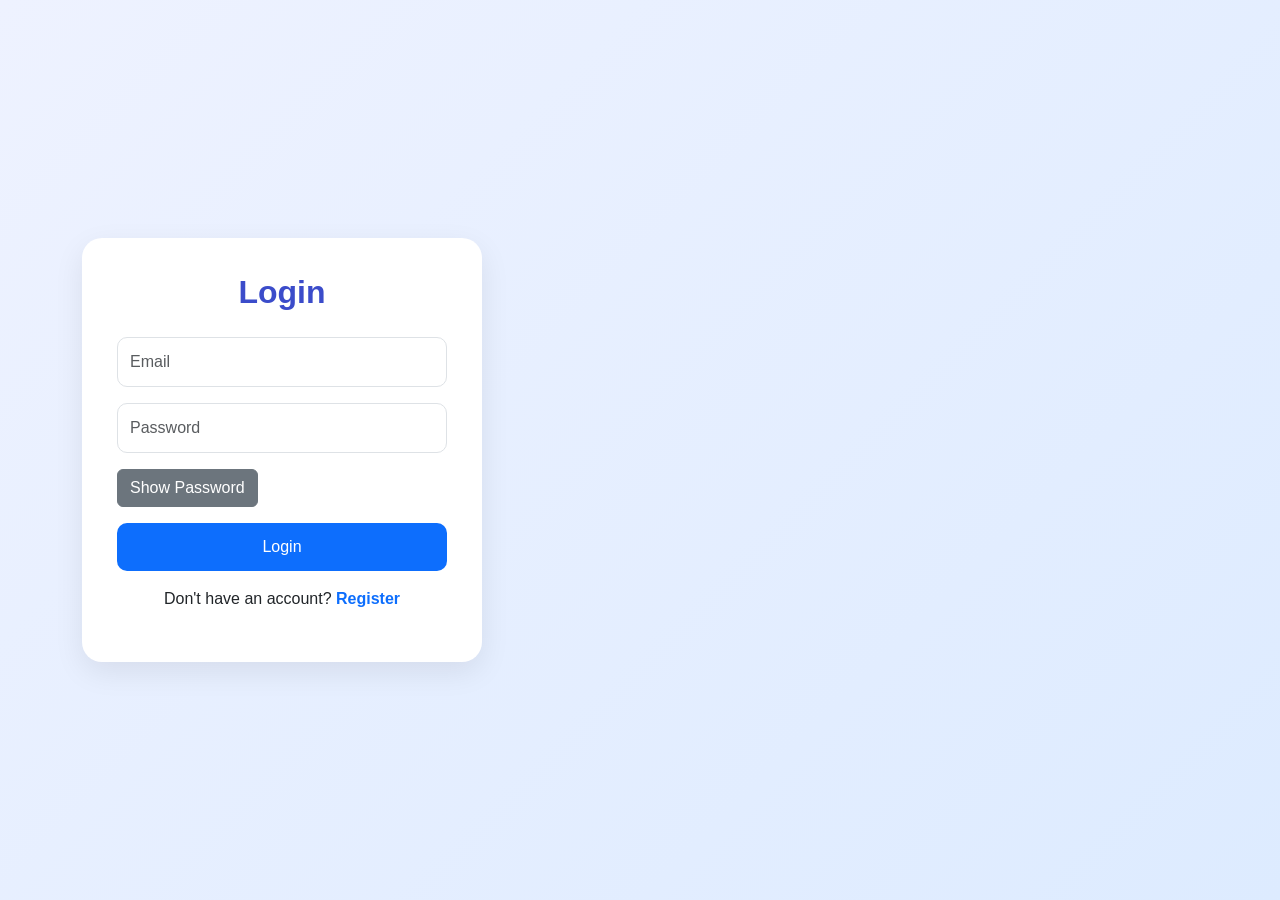
==== index.html @ ed8c6972 "Add files via upload" ====
<!DOCTYPE html>
<html>
<head>
    <title>Login</title>
    <link href="https://cdn.jsdelivr.net/npm/bootstrap@5.3.3/dist/css/bootstrap.min.css" rel="stylesheet">
    <link rel="stylesheet" href="style.css">
</head>
<body>

<div class="container">
    <div class="form-box">
        <h2>Login</h2>

        <input type="email" class="form-control mb-3" placeholder="Email">

        <input type="password" id="loginPass" class="form-control mb-3" placeholder="Password">

        <button onclick="toggleLogin()" class="btn btn-secondary mb-3">
            Show Password
        </button>

        <button class="btn btn-primary w-100">
            Login
        </button>

        <p class="mt-3">
            Don't have an account?
            <a href="register.html">Register</a>
        </p>
    </div>
</div>

<script src="script.js"></script>
</body>
</html>
---- style.css ----
*{
    margin:0;
    padding:0;
    box-sizing:border-box;
    font-family:'Segoe UI',sans-serif;
}

body{
    min-height:100vh;
    display:flex;
    justify-content:center;
    align-items:center;
    background:linear-gradient(135deg,#EEF2FF,#DDEBFF);
}

.form-box{
    width:100%;
    max-width:400px;
    background:white;
    padding:35px;
    border-radius:20px;
    box-shadow:0 10px 30px rgba(0,0,0,0.08);
    animation:fadeIn 0.8s ease;
}

h2{
    text-align:center;
    margin-bottom:25px;
    color:#3B4CCA;
    font-weight:600;
}

.form-control{
    border-radius:10px;
    padding:12px;
}

.btn-primary,
.btn-success{
    border:none;
    border-radius:10px;
    padding:12px;
    transition:0.3s;
}

.btn-primary:hover,
.btn-success:hover{
    transform:translateY(-2px);
}

p{
    text-align:center;
}

a{
    text-decoration:none;
    font-weight:600;
}

@keyframes fadeIn{
    from{
        opacity:0;
        transform:translateY(20px);
    }
    to{
        opacity:1;
        transform:translateY(0);
    }
}
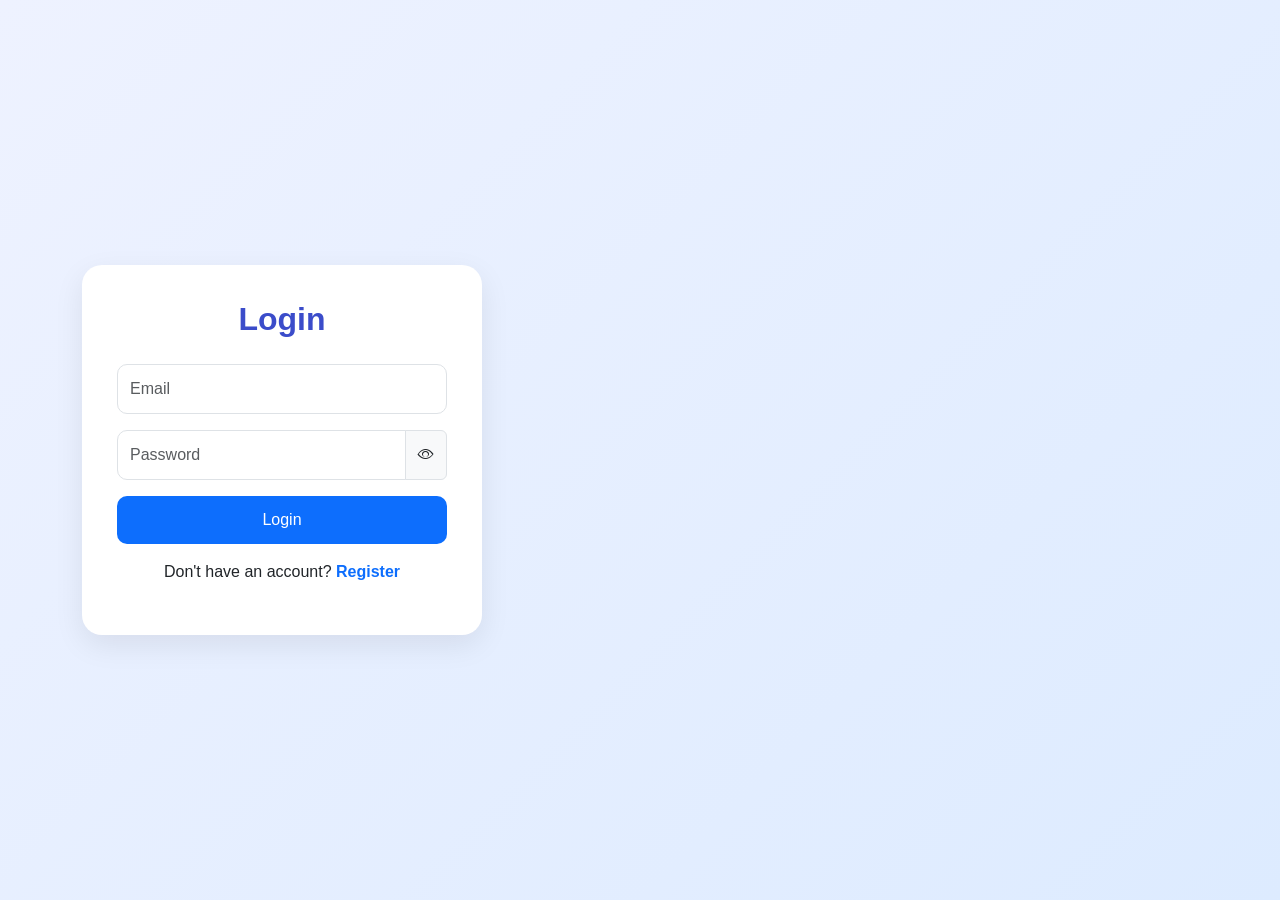
==== commit 53806db7: "Enhance login form with Bootstrap icons and structure" ====
--- a/index.html
+++ b/index.html
@@ -2,24 +2,43 @@
 <html>
 <head>
     <title>Login</title>
+
     <link href="https://cdn.jsdelivr.net/npm/bootstrap@5.3.3/dist/css/bootstrap.min.css" rel="stylesheet">
+
+    <link rel="stylesheet"
+    href="https://cdn.jsdelivr.net/npm/bootstrap-icons@1.11.3/font/bootstrap-icons.min.css">
+
     <link rel="stylesheet" href="style.css">
 </head>
 <body>
 
 <div class="container">
     <div class="form-box">
+
         <h2>Login</h2>
 
-        <input type="email" class="form-control mb-3" placeholder="Email">
+        <input type="email"
+               id="email"
+               class="form-control mb-3"
+               placeholder="Email">
 
-        <input type="password" id="loginPass" class="form-control mb-3" placeholder="Password">
+        <div class="input-group mb-3">
 
-        <button onclick="toggleLogin()" class="btn btn-secondary mb-3">
-            Show Password
-        </button>
+            <input type="password"
+                   id="loginPass"
+                   class="form-control"
+                   placeholder="Password">
 
-        <button class="btn btn-primary w-100">
+            <span class="input-group-text"
+                  onclick="togglelogin()"
+                  style="cursor:pointer;">
+                <i class="bi bi-eye"></i>
+            </span>
+
+        </div>
+
+        <button onclick="login()"
+                class="btn btn-primary w-100">
             Login
         </button>
 
@@ -27,9 +46,11 @@
             Don't have an account?
             <a href="register.html">Register</a>
         </p>
+
     </div>
 </div>
 
 <script src="script.js"></script>
+
 </body>
-</html>+</html>
--- a/style.css
+++ b/style.css
@@ -66,4 +66,27 @@
         opacity:1;
         transform:translateY(0);
     }
-}+}
+.form-box{
+    animation: slideUp 0.8s ease;
+}
+
+@keyframes slideUp{
+    from{
+        opacity:0;
+        transform:translateY(30px);
+    }
+    to{
+        opacity:1;
+        transform:translateY(0);
+    }
+}
+.rule{
+    color: #888;
+    transition: 0.3s;
+}
+
+.valid{
+    color: green;
+    font-weight: 600;
+}
